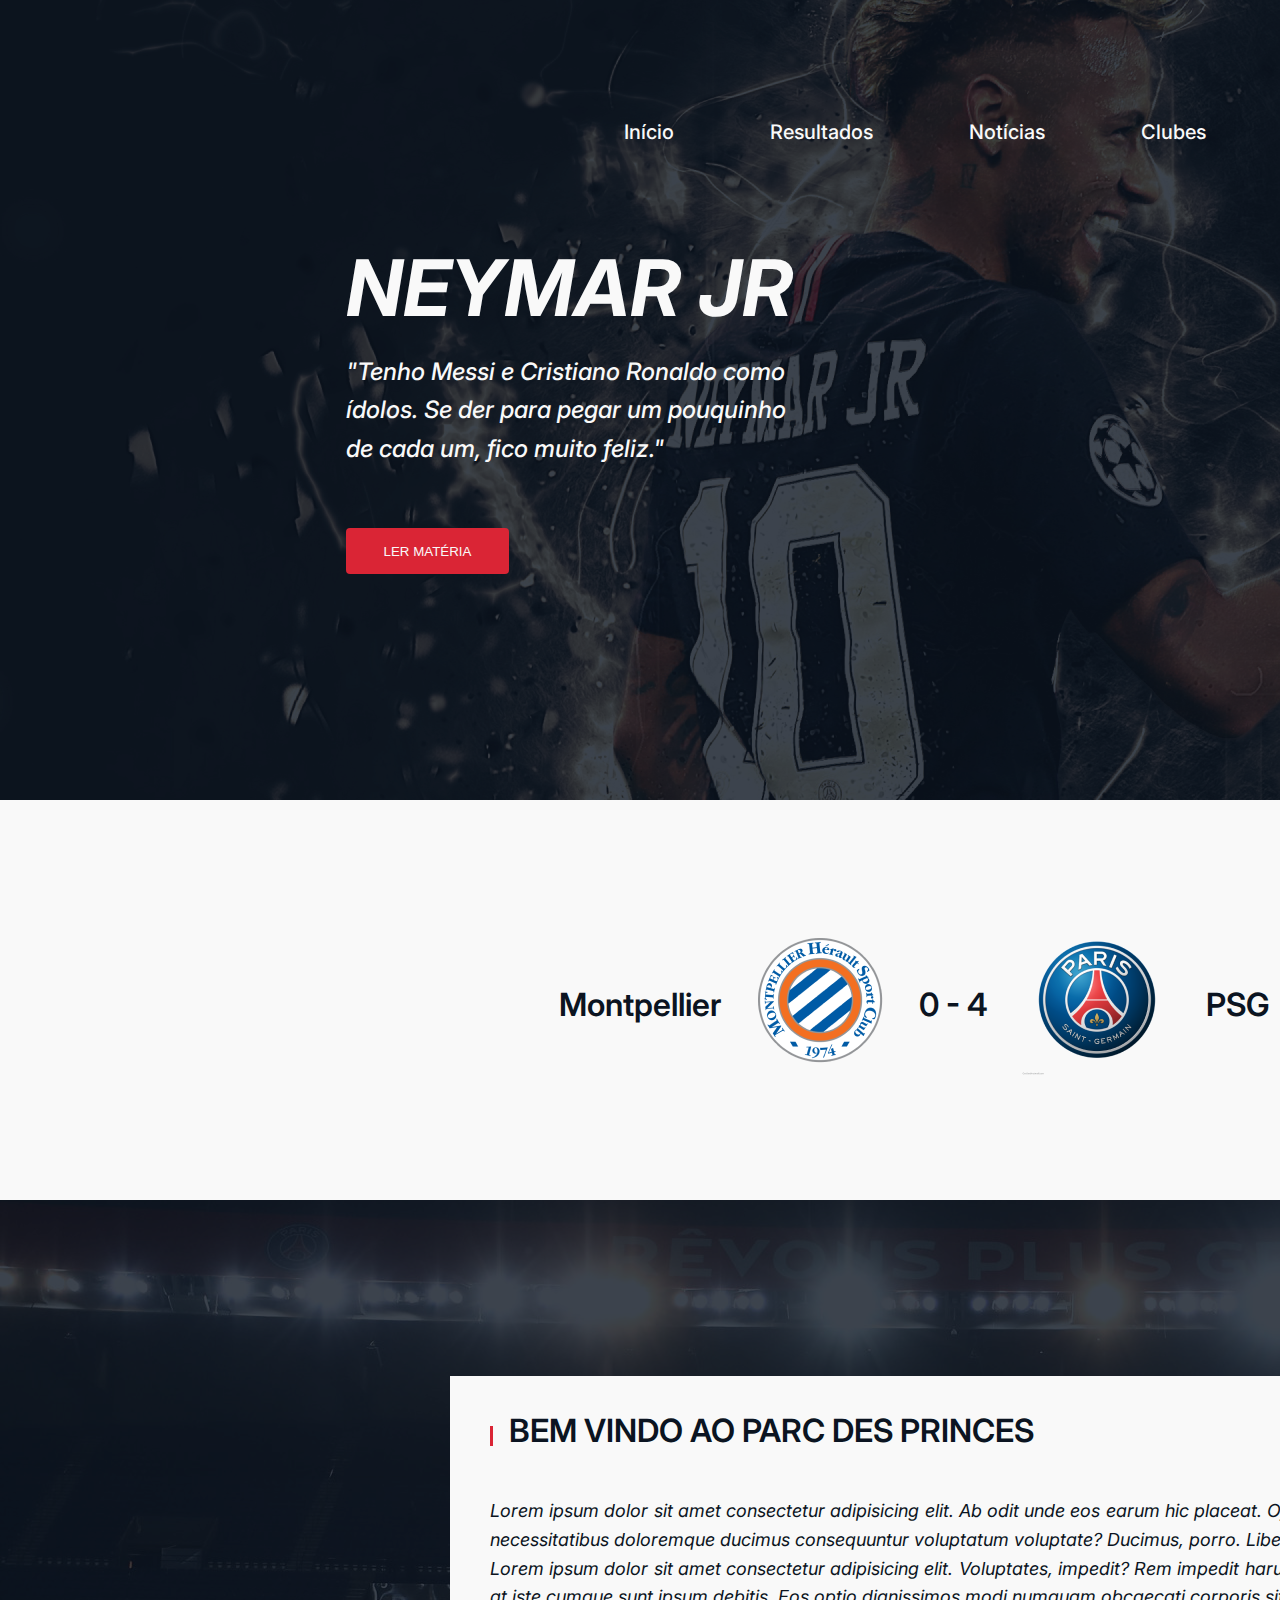
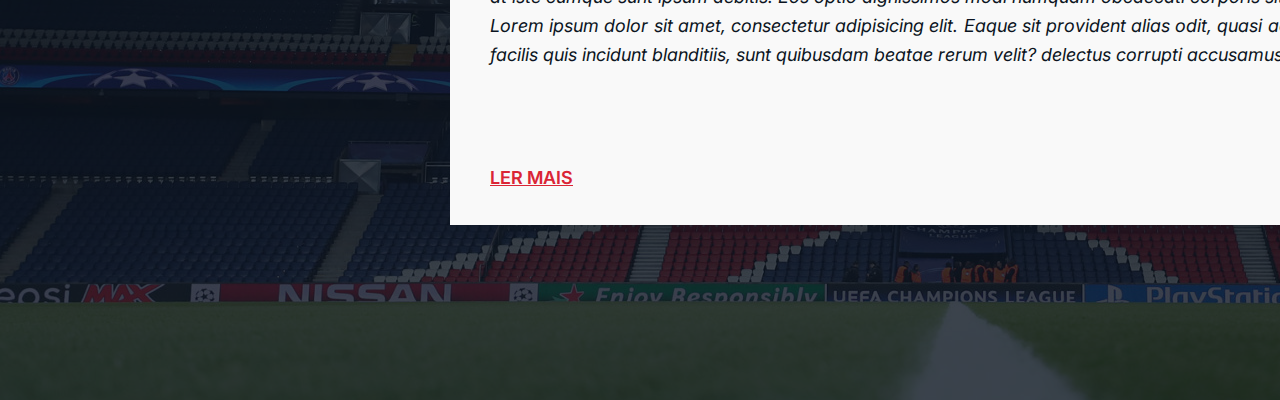
==== desafio028-psg/index.html @ da34f7fc "Quase finalizando." ====
<!DOCTYPE html>
<html lang="en">
<head>
    <meta charset="UTF-8">
    <meta http-equiv="X-UA-Compatible" content="IE=edge">
    <meta name="viewport" content="width=device-width, initial-scale=1.0">
    <link rel="stylesheet" href="style.css">
    <title>Desafio 28 - PSG</title>
</head>
<body>
    <div class="container">
        <header>
            <nav>
                <i class="icon-psg">
                    <img src="psg logo.png" alt="">
                </i>
                <ul class="menu-bar">
                    <li><a href="#"></a>Início</li>
                    <li><a href="#"></a>Resultados</li>
                    <li><a href="#"></a>Notícias</li>
                    <li><a href="#"></a>Clubes</li>
                    <li><a href="#"></a>Lojas</li>
                </ul>
                <div class="main-buttons">
                    <button class="btn-enter">
                        entrar
                    </button>
                    <button class="btn-register">
                        registre-se
                    </button>
                </div>
            </nav>
            <article class="neymar-news">
                <h1>Neymar JR</h1>
                <P>"Tenho Messi e Cristiano Ronaldo como <br> ídolos. Se der para pegar um pouquinho <br> de cada um, fico muito feliz."</P>
                <button class="btn-read-article">ler matéria</button>
            </article>
        </header>
        <div class="last-score">
            <span class="enemy">montpellier</span>
            <i><img src="imagens/montpellier-logo.png" alt=""></i>
            <span>0 - 4</span>
            <i><img src="imagens/psg-logo.png" alt=""></i>
            <span class="psg">PSG</span>
        </div>
        <div class="wallpaper2">
            <article class="welcome">
                <i><img src="imagens/detalhe.png" alt=""></i>
                <h3>bem vindo ao parc des princes</h3>
                <p>Lorem ipsum dolor sit amet consectetur adipisicing elit. 
                Ab odit unde eos earum hic placeat. Officiis totam nisi in necessitatibus
                doloremque ducimus consequuntur voluptatum voluptate? Ducimus, porro. 
                Libero, ab possimus. <br>
                Lorem ipsum dolor sit amet consectetur adipisicing elit. 
                Voluptates, impedit? Rem impedit harum numquam fugit at iste cumque sunt 
                ipsum debitis. Eos optio dignissimos modi numquam obcaecati corporis sit 
                quam? <br>
                Lorem ipsum dolor sit amet, consectetur adipisicing elit. 
                Eaque sit provident alias odit, 
                quasi adipisci quaerat ab facilis quis incidunt blanditiis, sunt quibusdam 
                beatae rerum velit?                
                delectus corrupti accusamus fugit
                </p>
                <a href="#" class="btn-read-more">ler mais</a>
            </article>
        </div>
    </div>
</body>
</html>
---- desafio028-psg/style.css ----
@charset "UTF-8";
@import url('https://fonts.googleapis.com/css2?family=Inter:wght@300;400;500;600;700;800&display=swap');

*{
    margin: 0;
    padding: 0;
    box-sizing: border-box;
}

:root{
    --red: #da2535;
    --gray: #515151;
    --dark: #0b1421;
    --white: #f9f9f9;
    --main-font: 'Inter', sans-serif;

}

body{
    background-color: var(--white);
    width: 100%;
    height: 100vh;
}

div.container{
    font-family: 'Inter', sans-serif;
}

header{
    background-image: url('imagens/wallpaper.png');
    width: 100%;
    height: 800px;
    color: var(--white);
}

header nav {
    display: flex;
    position: absolute;
    top: 60px;

}

header nav i{
    position: absolute;
    top: 40px;
    left: 346px;

}

header ul{
    font-weight: 500;
    font-size: 20px;
    display: flex;
    position: absolute;
    list-style: none;
    top: 60px;
    left: 576px;
    cursor: pointer;
}

header ul li{
    padding: 0 48px;
}

header .main-buttons{
    display: flex;
    position: absolute;
    top: 49px;
    left: 1434px;
    gap: 10px
}

article{
    position: absolute;
    top: 240px;
    left: 346px;
}

article h1{
    text-transform: uppercase;
    font-style: italic;
    font-weight: 700;
    font-size: 78px;
    top: 240px;
    left: 346px;
}

article p{
    font-style: italic;
    font-weight: 500;
    font-size: 24px;
    line-height: 160%;
    margin-top: 18px;
    margin-bottom: 60px;
    
}

.wallpaper2 article a{
    position: absolute;
    text-transform: uppercase;
    color: var(--red);
    font-weight: 600;
    font-size: 18px;
    top: 387px;
    left: 40px;
}



.last-score{
    display: flex;
    position: absolute;
    justify-content: center;
    align-items: center;
    background-color: var(--white);
    color: var(--dark);
    font-weight: 600;
    font-size: 32px;
    text-transform: capitalize;
    top: 925px;
    left: 559px;
    gap: 34px;
    margin-bottom: 125px;
}

.wallpaper2{
    position: absolute;
    background-image: url('imagens/wallapaper2.png');
    background-repeat: no-repeat;
    display: flex;
    width: 1920px;
    height: 800px;
    top: 1200px;
}

.wallpaper2 article i{
    position: absolute;
    top: 49px;
    left: 40px;
}

.welcome{
    position: absolute;
    width: 1020px;
    height: 449px;
    top: 176px;
    text-align: justify;
    font-weight: 400;
    font-size: 18px;
    line-height: 30.6px;
    background-color: var(--white);
    color: var(--dark);
    left: 450px;

}

.welcome h3{
    position: absolute;
    text-transform: uppercase;
    font-weight: 600;
    font-size: 32px;
    margin-top: 40px;
    left: 59px;
    
}

.welcome p{
    position: absolute;
    left: 40px;
    right: 40px;
    top: 103px;
    font-weight: 400;
    font-size: 18px;
}


button{
    text-transform: uppercase;
    background-color: var(--red);
    color: var(--white);
    border-radius: 4px;
    height: 46px;
    width: 163px;
    border: none;
    cursor: pointer;
}
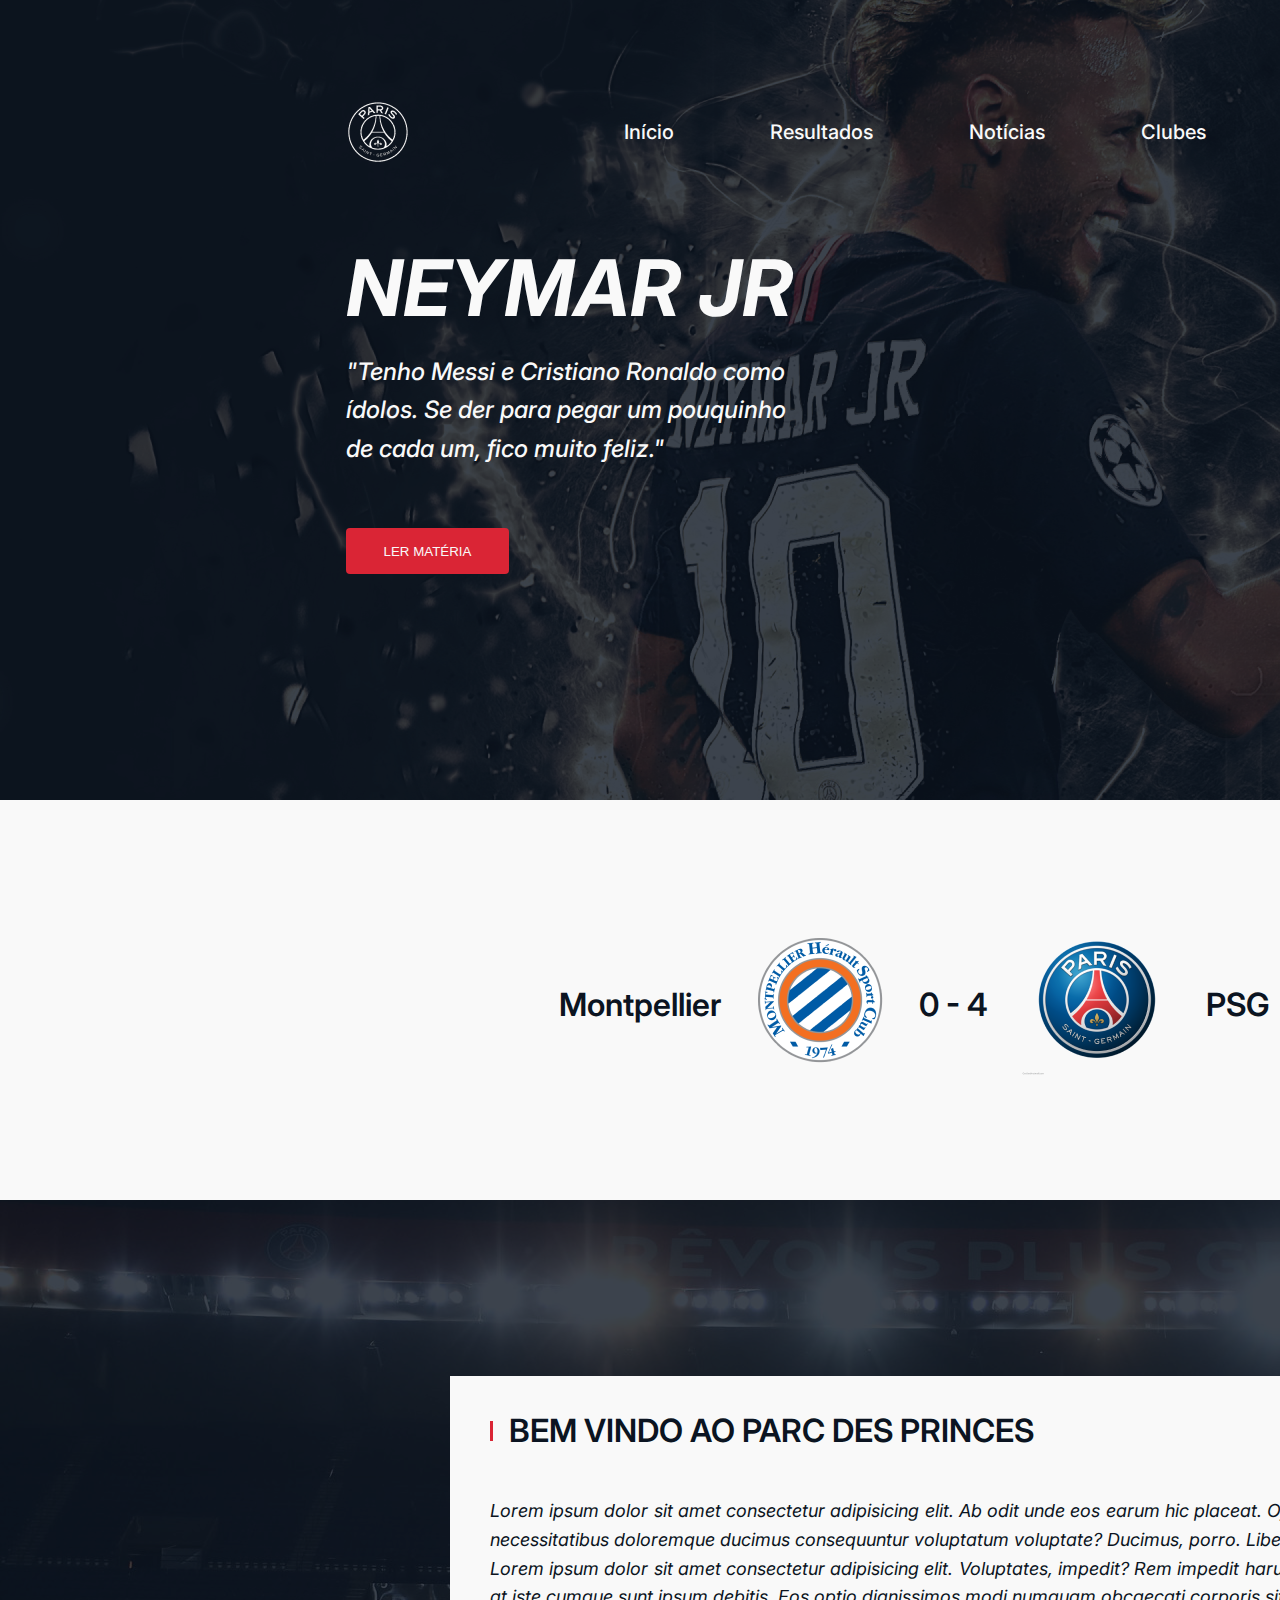
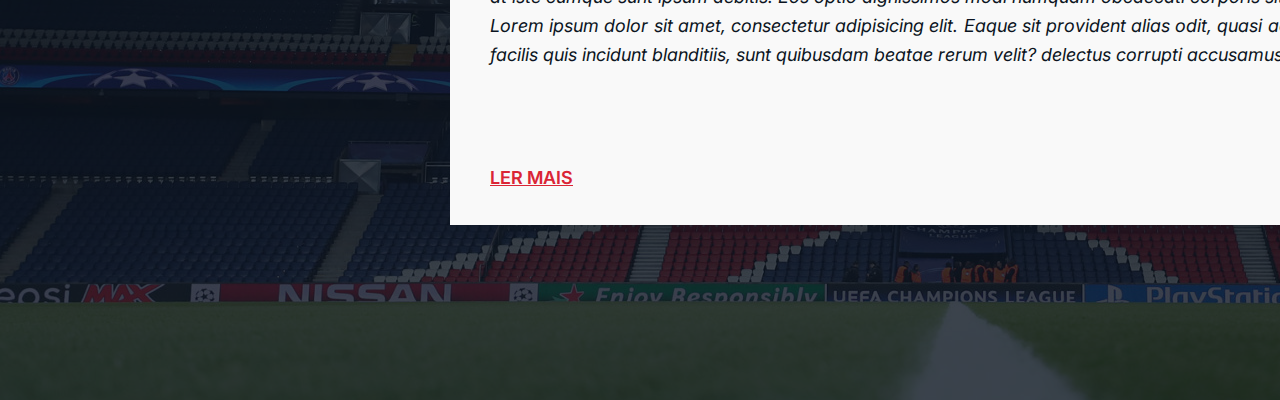
==== commit 78aad2df: "Alterando logo do PSG" ====
--- a/desafio028-psg/index.html
+++ b/desafio028-psg/index.html
@@ -12,7 +12,7 @@
         <header>
             <nav>
                 <i class="icon-psg">
-                    <img src="psg logo.png" alt="">
+                    <img src="imagens/psg logo.png" alt="">
                 </i>
                 <ul class="menu-bar">
                     <li><a href="#"></a>Início</li>
@@ -22,12 +22,8 @@
                     <li><a href="#"></a>Lojas</li>
                 </ul>
                 <div class="main-buttons">
-                    <button class="btn-enter">
-                        entrar
-                    </button>
-                    <button class="btn-register">
-                        registre-se
-                    </button>
+                    <button class="btn-enter">entrar</button>
+                    <button class="btn-register">registre-se</button>
                 </div>
             </nav>
             <article class="neymar-news">
--- a/desafio028-psg/style.css
+++ b/desafio028-psg/style.css
@@ -135,7 +135,7 @@
 
 .wallpaper2 article i{
     position: absolute;
-    top: 49px;
+    top: 44px;
     left: 40px;
 }
 
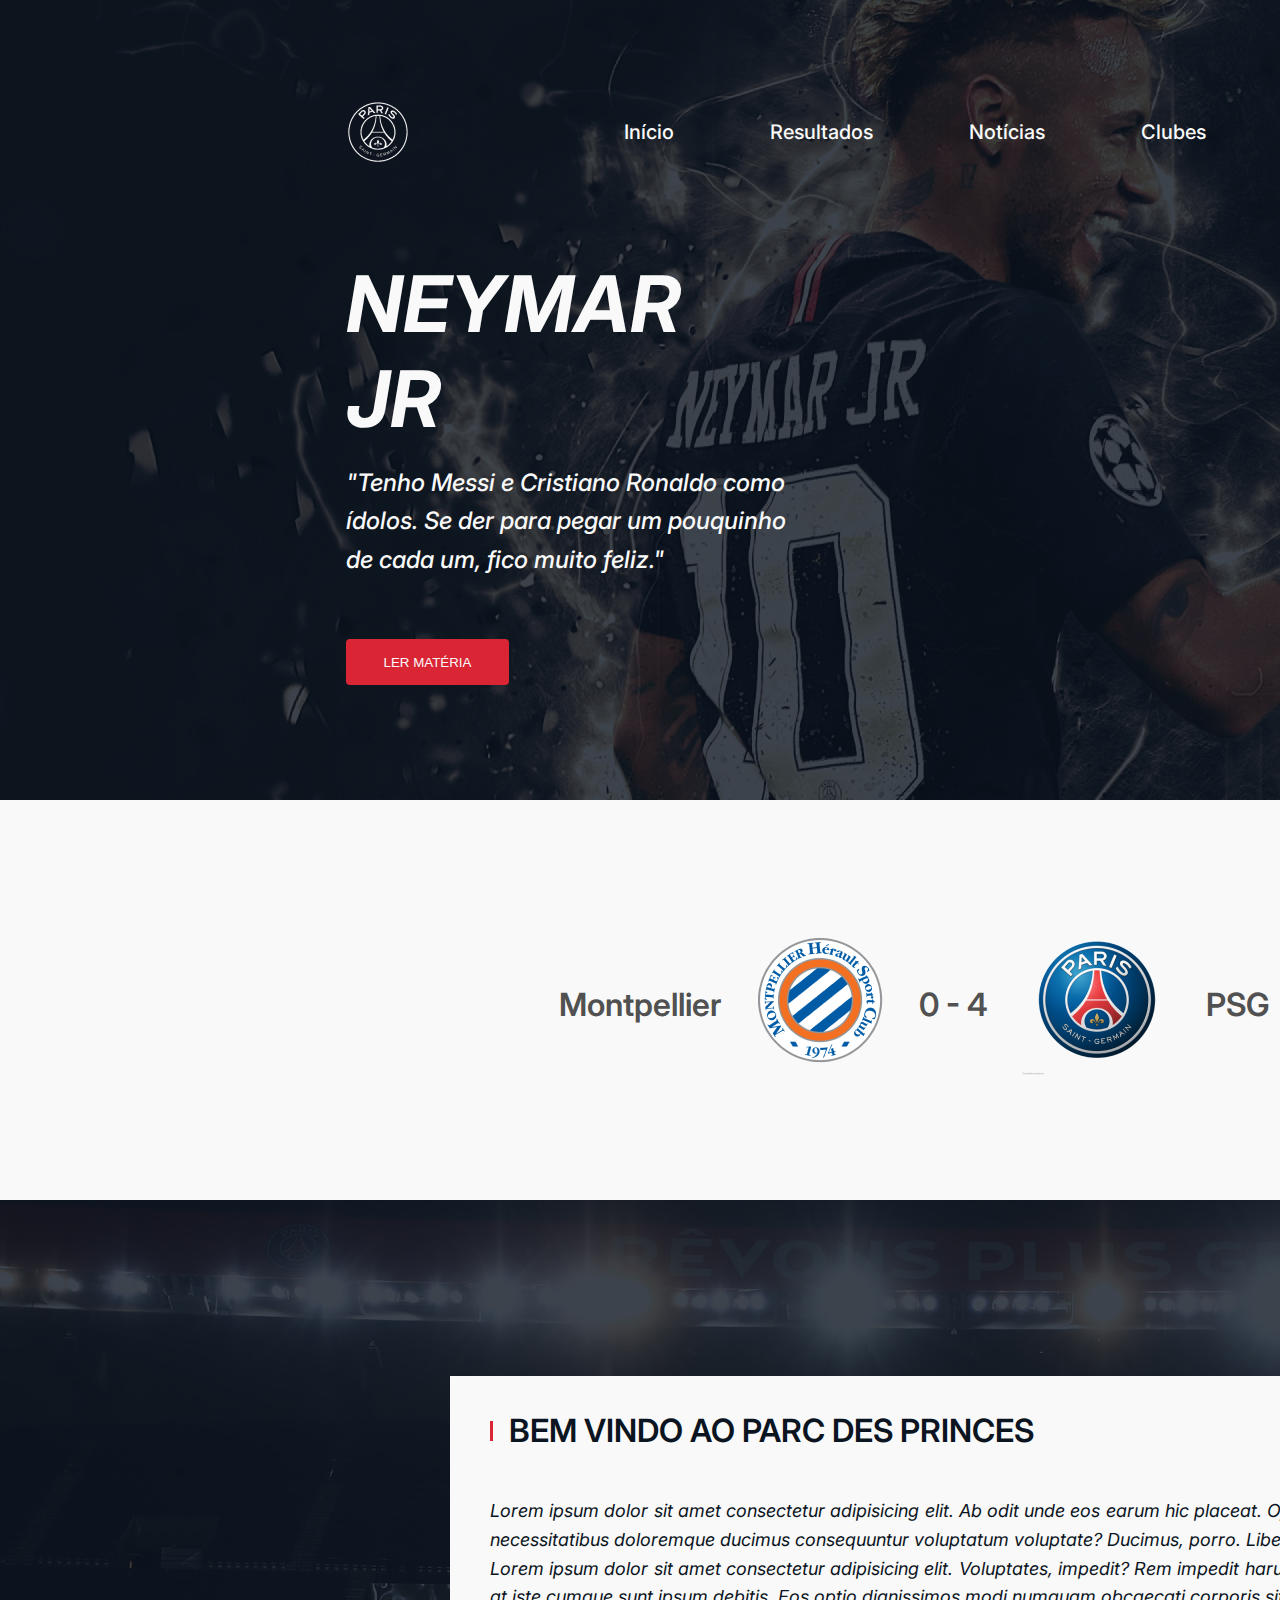
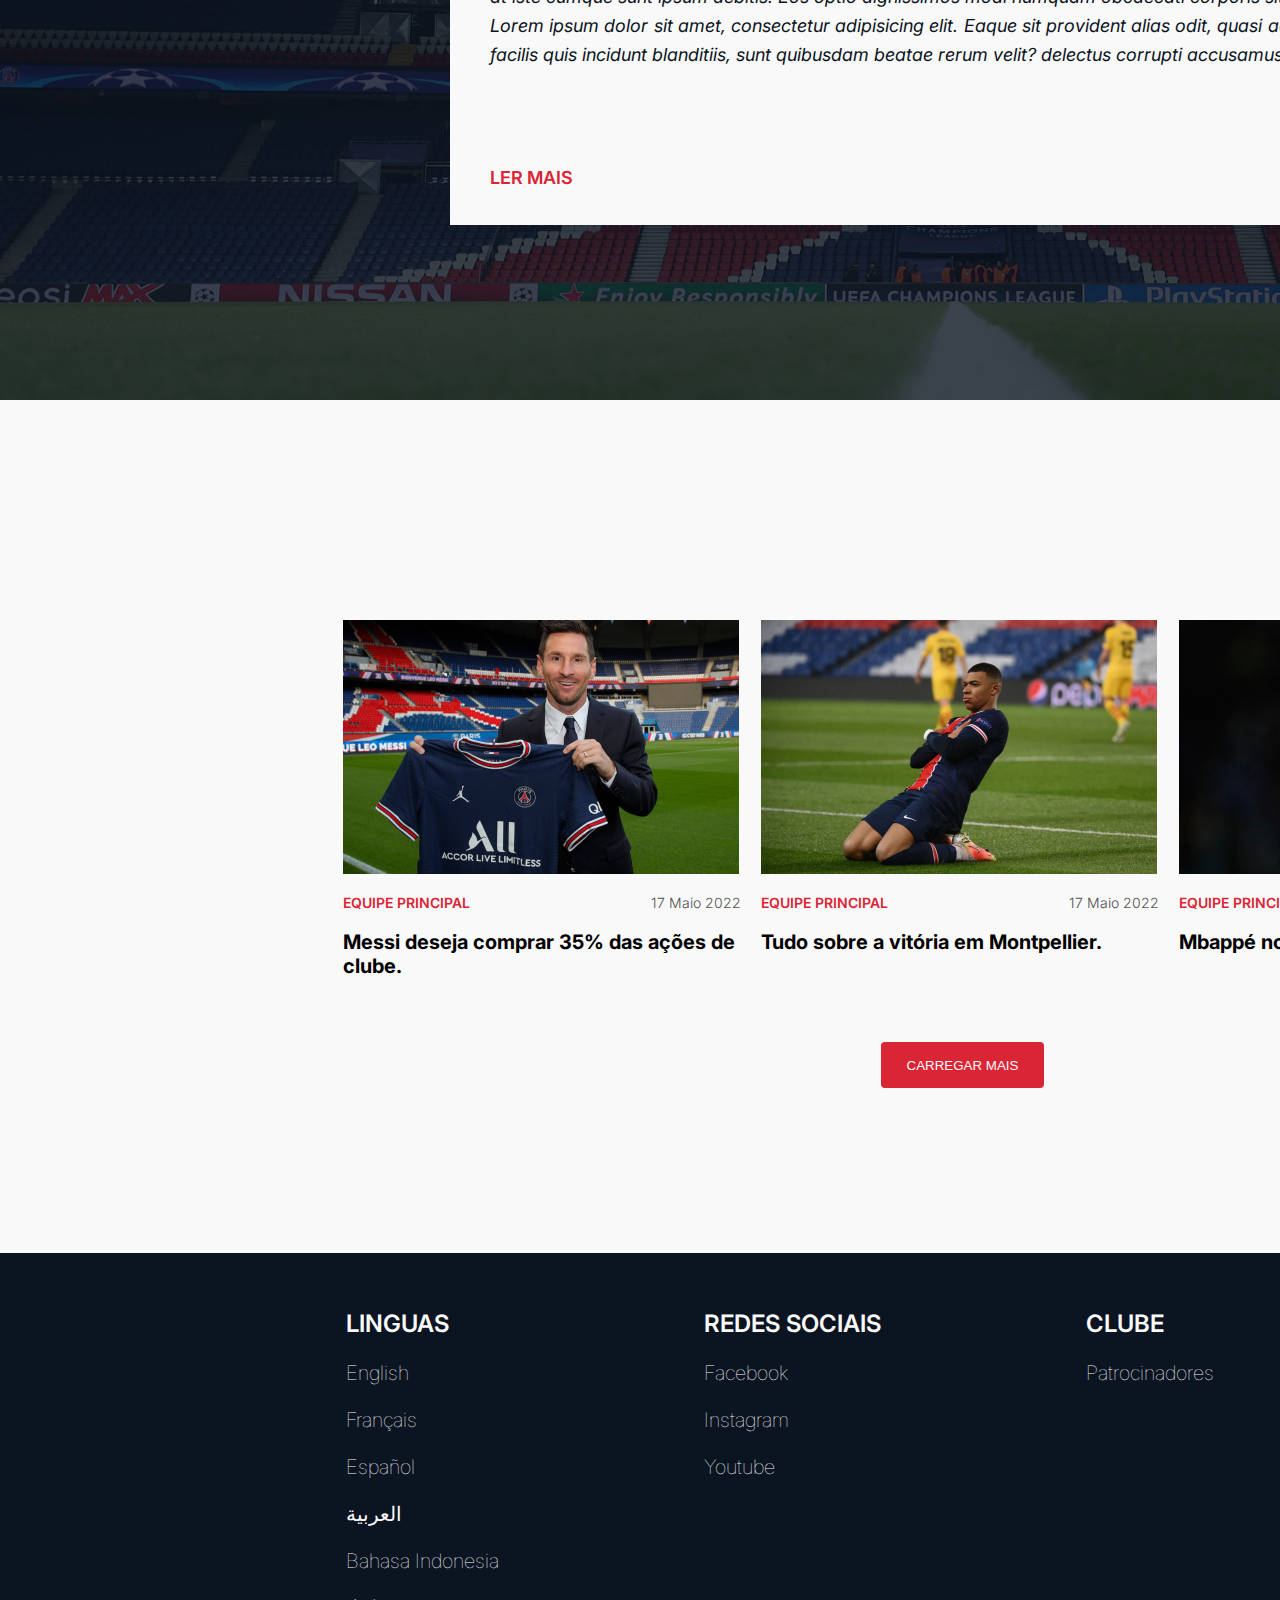
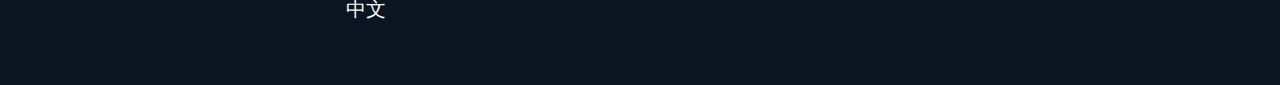
==== commit 3c395dae: "Versao web finalizada" ====
--- a/desafio028-psg/index.html
+++ b/desafio028-psg/index.html
@@ -32,14 +32,14 @@
                 <button class="btn-read-article">ler matéria</button>
             </article>
         </header>
-        <div class="last-score">
+        <section class="last-score">
             <span class="enemy">montpellier</span>
             <i><img src="imagens/montpellier-logo.png" alt=""></i>
             <span>0 - 4</span>
             <i><img src="imagens/psg-logo.png" alt=""></i>
             <span class="psg">PSG</span>
-        </div>
-        <div class="wallpaper2">
+        </section>
+        <section class="wallpaper2">
             <article class="welcome">
                 <i><img src="imagens/detalhe.png" alt=""></i>
                 <h3>bem vindo ao parc des princes</h3>
@@ -59,7 +59,59 @@
                 </p>
                 <a href="#" class="btn-read-more">ler mais</a>
             </article>
-        </div>
+        </section>
+        <section class="last-news">
+                <figure class="messi">
+                    <img src="imagens/messi.png" alt="Messi segurando a camisa do PSG.">
+                        <span>
+                            <h5>equipe principal</h5>
+                            <h6>17 Maio 2022</h6>
+                        </span>
+                        <h1>Messi deseja comprar 35% das ações de clube.</h1>
+                </figure>
+                <figure class="mbappe-01">
+                    <img src="imagens/mbappe01.png" alt="Mbappe comemorando um gol.">
+                    <span>
+                        <h5>equipe principal</h5>
+                        <h6>17 Maio 2022</h6>
+                    </span>
+                    <h1>Tudo sobre a vitória em Montpellier.</h1>
+                    <button class="btn-view-more">
+                        carregar mais
+                    </button>
+                </figure>
+                <figure class="mbappe-02">
+                    <img src="imagens/mbappe02.png" alt="Mbappe olhando para a câmera">
+                    <span>
+                        <h5>equipe principal</h5>
+                        <h6>17 Maio 2022</h6>
+                    </span>
+                    <h1>Mbappé no Liverpool?</h1>
+                </figure>
+        </section>
+        <footer>
+            <section class="links">  
+                <ul class="languages">
+                    <a href="#"><h1>LINGUAS</h1> </a>
+                    <a href="#"><li>english</li></a>
+                    <a href="#"><li>français</li></a>
+                    <a href="#"><li>español</li></a>
+                    <a href="#"><li>العربية</li></a>
+                    <a href="#"><li>bahasa indonesia</li></a>
+                    <a href="#"><li>中文</li></a>
+                </ul>
+                <ul class="social-media">
+                    <a href="#"><h1>REDES SOCIAIS</h1> </a>
+                    <a href="#"><li>facebook</li></a>
+                    <a href="#"><li>instagram</li> </a>
+                    <a href="#"><li>youtube</li> </a>
+                </ul>
+                <ul class="club">
+                    <a href="#"><h1>CLUBE</h1> </a>
+                    <a href="#"><li>patrocinadores</li></a>
+                </ul>
+            </section>
+        </footer>
     </div>
 </body>
 </html>--- a/desafio028-psg/style.css
+++ b/desafio028-psg/style.css
@@ -104,8 +104,6 @@
     top: 387px;
     left: 40px;
 }
-
-
 
 .last-score{
     display: flex;
@@ -173,6 +171,72 @@
     font-size: 18px;
 }
 
+.last-news{
+    position: absolute;
+    display: flex;
+    justify-content: center;
+    width: 1920px;
+    top: 2220px;
+    gap: 20px;
+}
+
+span{
+    display: flex;
+    gap: 181px;
+    color: var(--gray);
+}
+
+h1{
+    font-weight: 500px;
+    font-size: 20px;
+    max-width: 395px;
+    margin-top: 16px;
+}
+
+h5{
+    font-weight: 600;
+    font-size: 14px;
+    margin-top: 16px;
+    height: 20px;
+    width: 127px;
+    text-transform: uppercase;
+    color: var(--red);
+}
+
+h6{
+    font-weight: 300;
+    font-size: 14px;
+    margin-top: 16px;
+}
+
+footer{
+    position: absolute;
+    top: 2853px;
+    background-color: var(--dark);
+    width: 1920px;
+    height: 432px;
+}
+
+section.links{
+    display: flex;
+    margin-left: 346px;
+    gap: 205px;
+}
+
+section.links h1{
+    margin-top: 56px;
+    margin-bottom: 23px;
+    font-weight: 600;
+    font-size: 24px;
+}
+
+section.links li{
+    margin-top: 23px;
+    list-style: none;
+    text-transform: capitalize;
+    font-weight: 100;
+    font-size: 20px;
+}
 
 button{
     text-transform: uppercase;
@@ -185,3 +249,18 @@
     cursor: pointer;
 }
 
+.btn-enter{
+    background-color: transparent;
+}
+
+.btn-view-more{
+    position: absolute;
+    margin-top: 88px;
+    left: 881px;
+}
+
+a{
+    color: var(--white);
+    text-decoration: none;
+}
+
